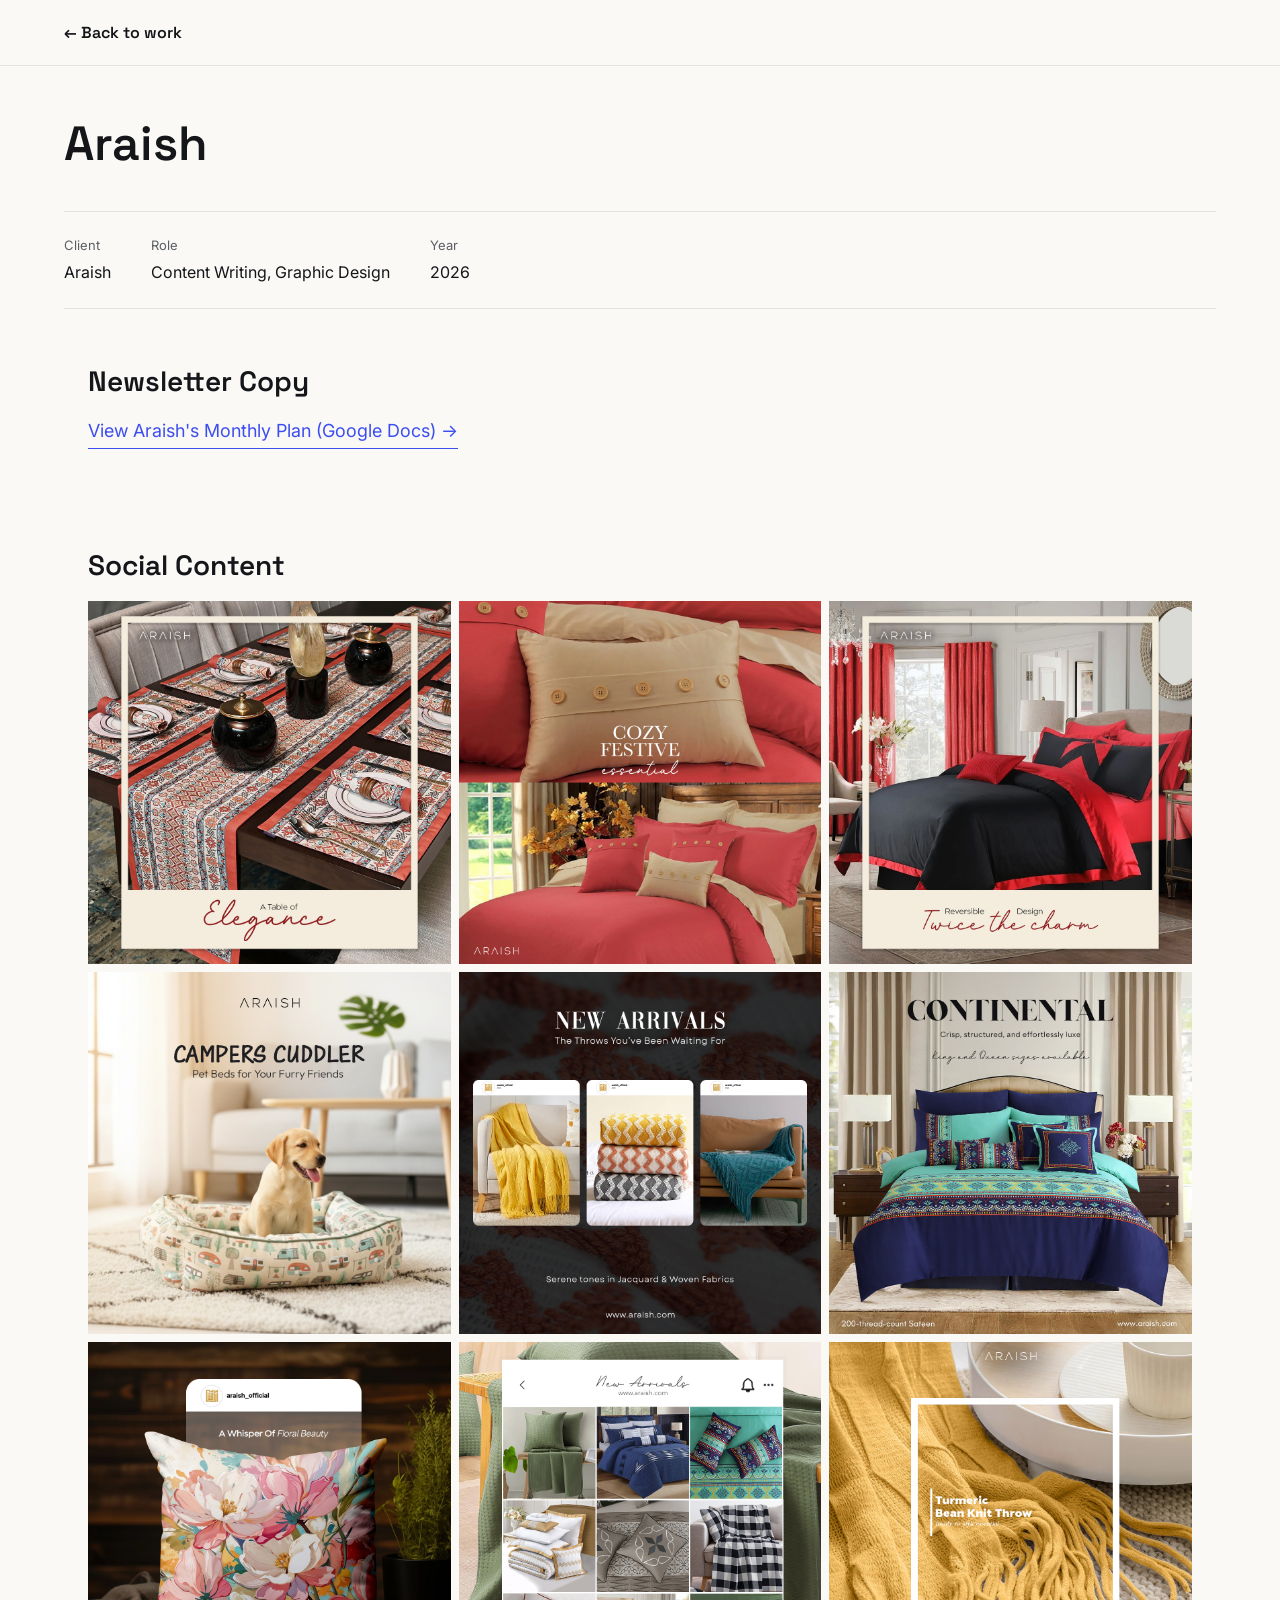
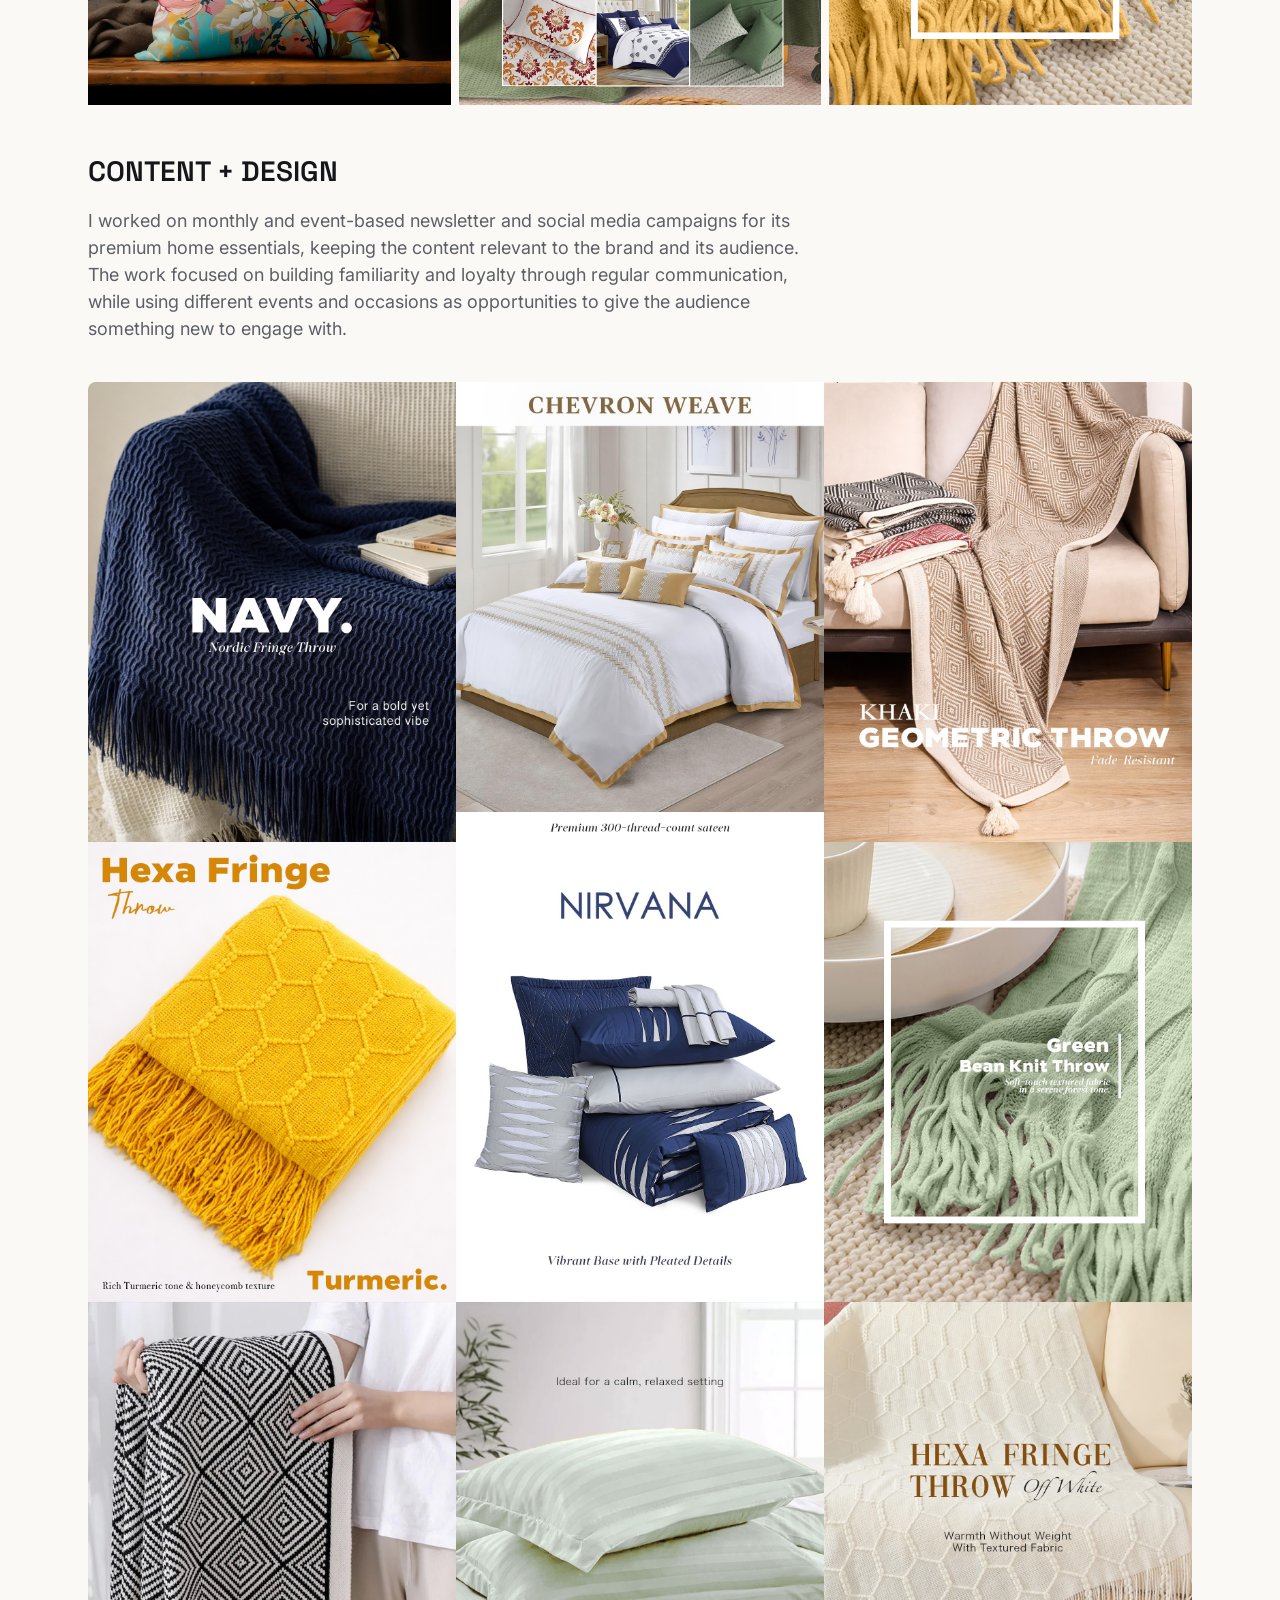
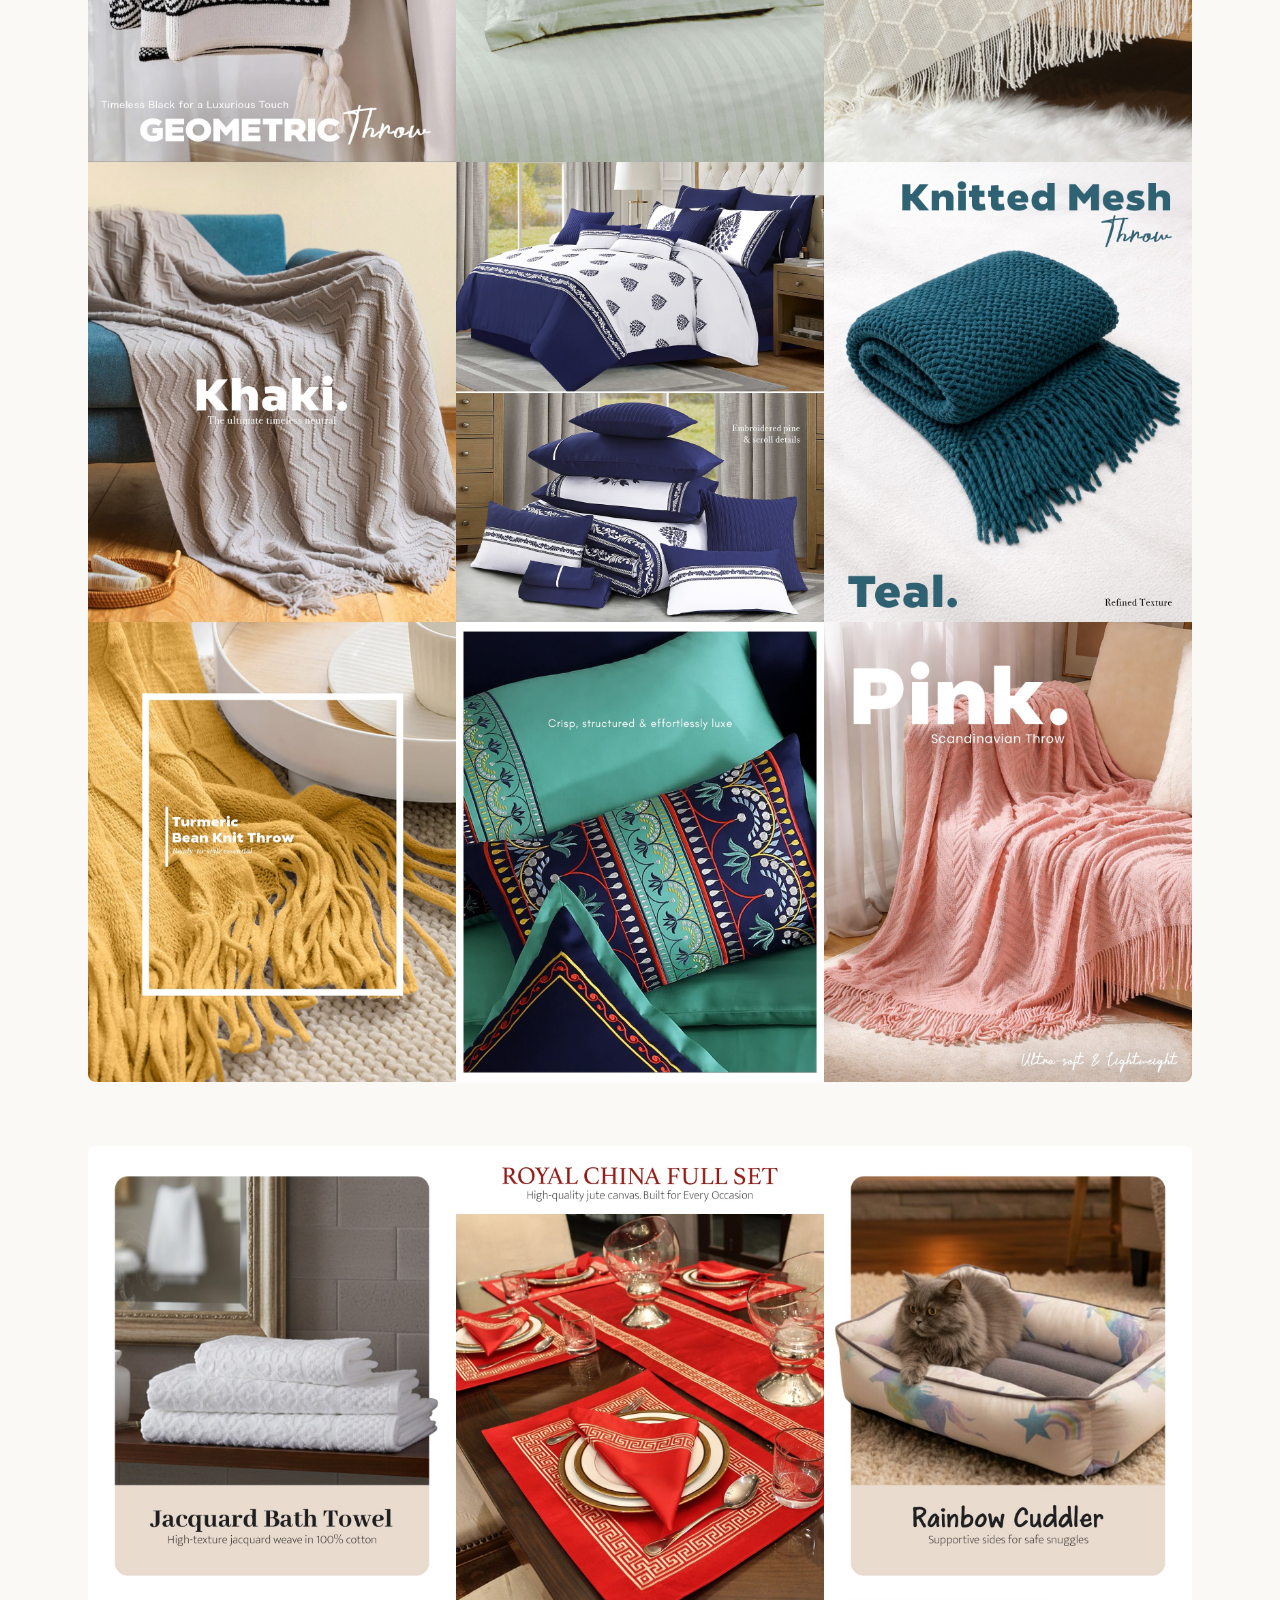
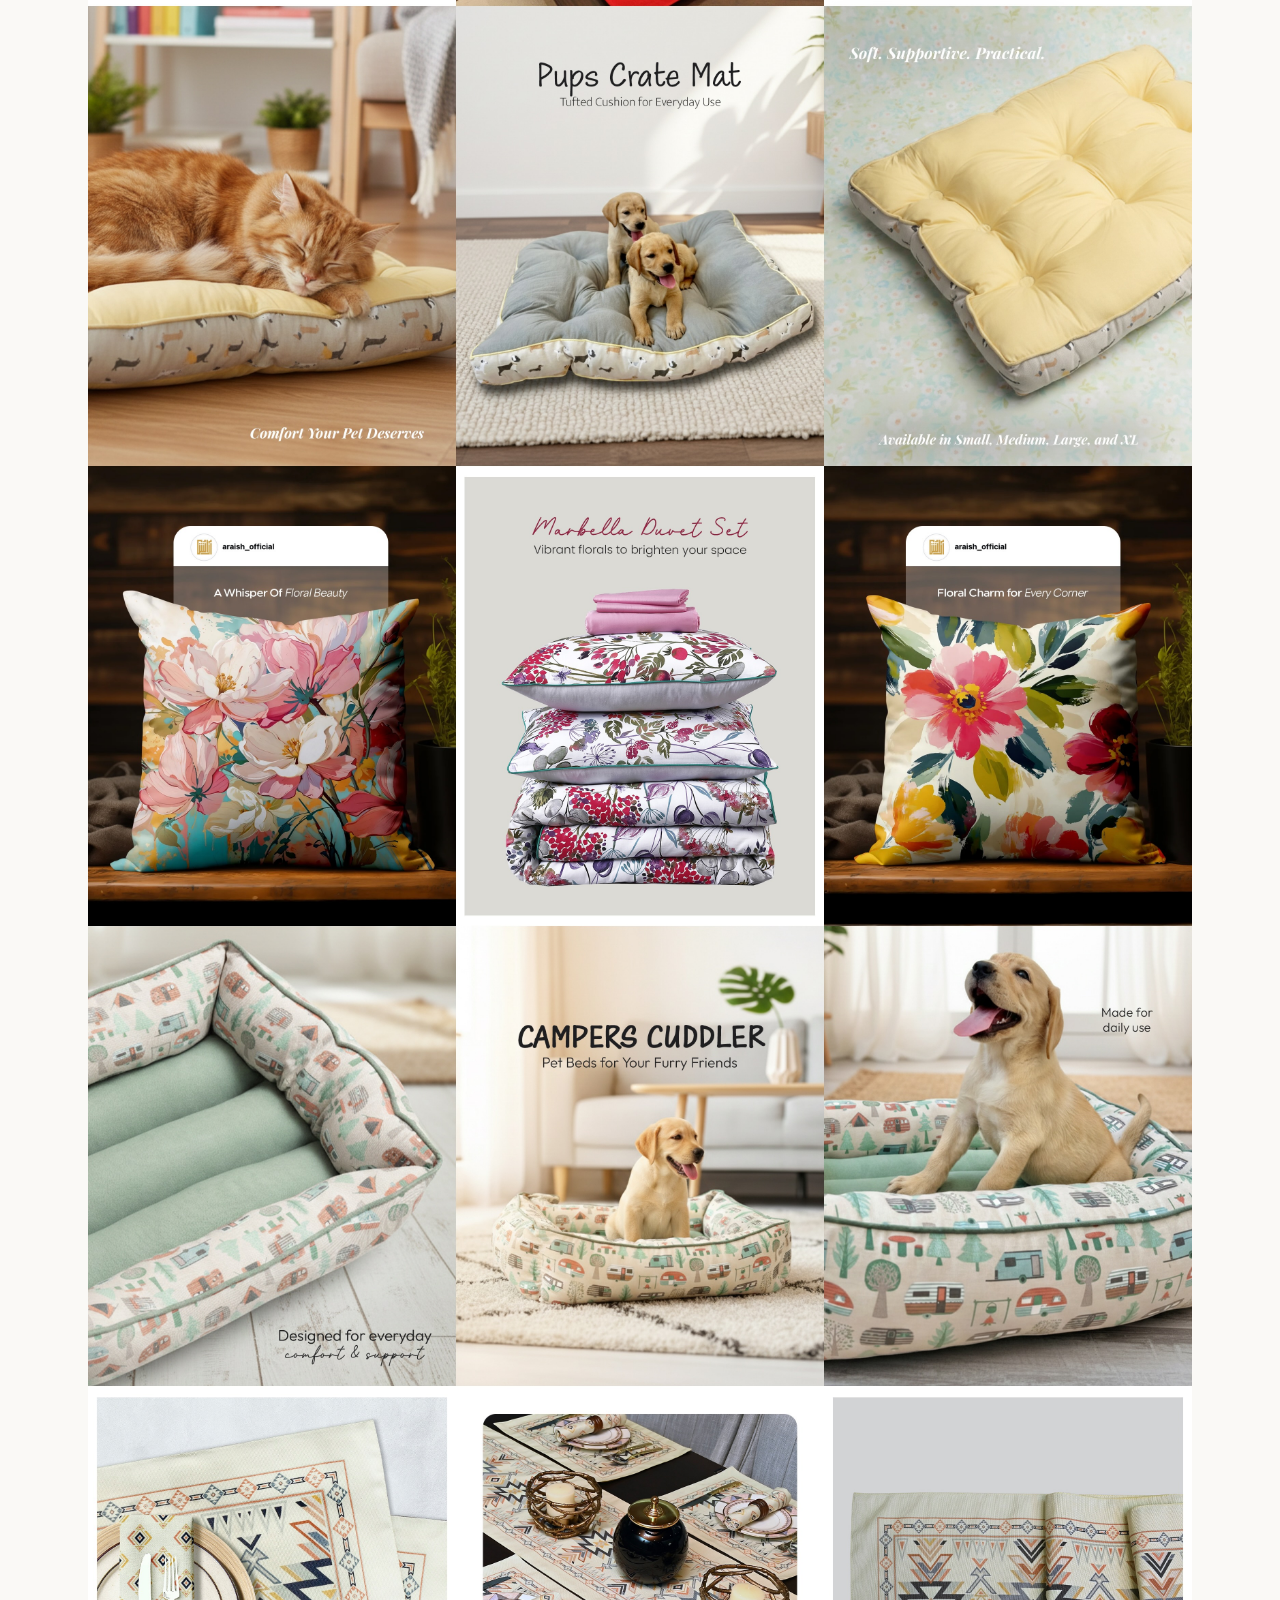
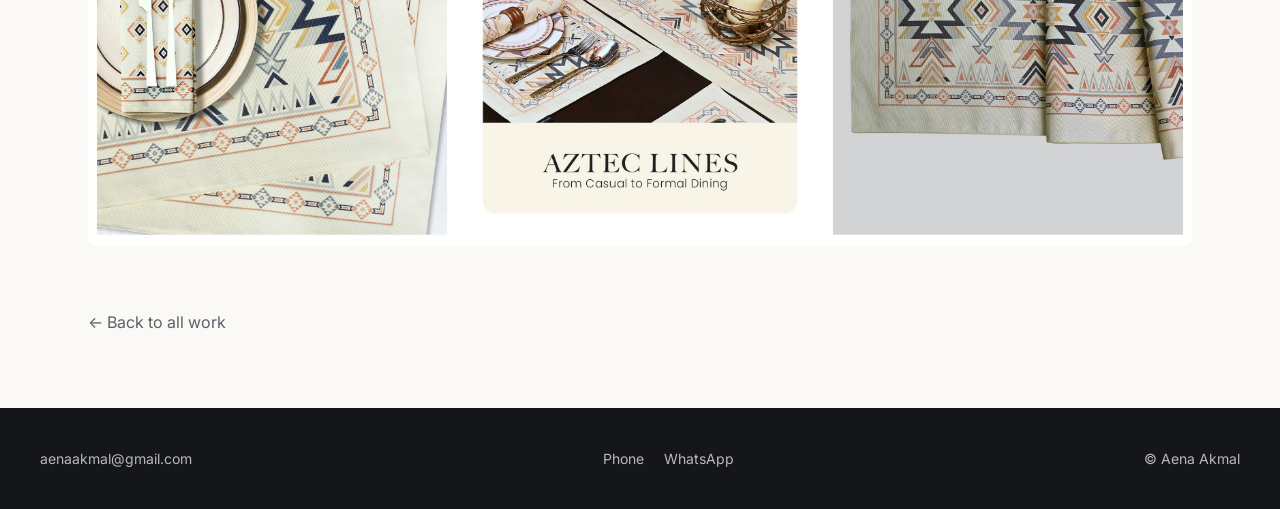
==== araish.html @ 73b314c3 "Initial portfolio website" ====
<!doctype html>
<html lang="en">
<head>
  <meta charset="UTF-8">
  <meta name="viewport" content="width=device-width, initial-scale=1.0">
  <title>Aena's work for araish</title>
  <link rel="preconnect" href="https://fonts.googleapis.com">
  <link rel="preconnect" href="https://fonts.gstatic.com" crossorigin>
  <link href="https://fonts.googleapis.com/css2?family=Space+Grotesk:wght@400;500;600;700&family=Inter:wght@400;500;600&display=swap" rel="stylesheet">

  <!-- All CSS lives here so this page works on its own, same as
       your ShehNoor page. If you change your homepage look later,
       copy matching changes here too. -->
  <style>
    :root {
      --color-bg: #faf9f6;
      --color-text: #14161a;
      --color-text-muted: #5c5f66;
      --color-dark: #14161a;
      --color-accent: #3d4ef0;
      --color-border: #e4e2dc;
      --font-display: 'Space Grotesk', sans-serif;
      --font-body: 'Inter', sans-serif;
      --max-width: 1200px;
      --gutter: 24px;
    }

    * { box-sizing: border-box; margin: 0; padding: 0; }
    html { scroll-behavior: smooth; }
    body {
      font-family: var(--font-body);
      color: var(--color-text);
      background: var(--color-bg);
      line-height: 1.5;
      -webkit-font-smoothing: antialiased;
    }
    img { max-width: 100%; display: block; }
    a { color: inherit; text-decoration: none; }
    h1, h2 { font-family: var(--font-display); font-weight: 600; line-height: 1.15; }

    @media (prefers-reduced-motion: reduce) {
      html { scroll-behavior: auto; }
      * { animation-duration: 0.001ms !important; transition-duration: 0.001ms !important; }
    }

    a:focus-visible, button:focus-visible {
      outline: 2px solid var(--color-accent);
      outline-offset: 3px;
    }

    section {
      max-width: var(--max-width);
      margin: 0 auto;
      padding: 50px var(--gutter);
    }

    .section-heading {
      font-size: clamp(28px, 4vw, 40px);
      margin-bottom: 48px;
    }

    /* Header */
    .site-header {
      position: sticky;
      top: 0;
      z-index: 100;
      background: var(--color-bg);
      border-bottom: 1px solid var(--color-border);
    }
    .header-inner {
      max-width: var(--max-width);
      margin: 0 auto;
      padding: 20px var(--gutter);
    }
    .logo { font-family: var(--font-display); font-weight: 600; font-size: 16px; }

    /* Hero image */
    .project-hero img {
      width: 100%;
      max-height: 70vh;
      object-fit: cover;
    }

    /* Intro */
    .project-intro { padding-bottom: 24px; }
    .project-intro h1 {
      font-size: clamp(28px, 5vw, 48px);
      max-width: 20ch;
      margin-bottom: 40px;
    }
    .project-meta {
      display: flex;
      flex-wrap: wrap;
      gap: 40px;
      padding: 24px 0;
      margin-bottom: 32px;
      border-top: 1px solid var(--color-border);
      border-bottom: 1px solid var(--color-border);
    }
    .project-meta span {
      display: block;
      font-size: 13px;
      color: var(--color-text-muted);
      margin-bottom: 4px;
    }
    .project-meta p { font-size: 16px; }

    /* Shared style for both copy sections */
    .project-copy { padding-top: 0; padding-bottom: 24px; }
    .project-copy h2 {
      font-size: clamp(22px, 3vw, 28px);
      margin-bottom: 20px;
    }
    .project-copy p {
      max-width: 65ch;
      font-size: 18px;
      color: var(--color-text-muted);
      margin-bottom: 16px;
    }

    /* ============================================================
       PHOTO GRID
       A repeating 3-column grid of square images, like an Instagram
       grid — good fit for social content since posts are usually
       already square/consistent, unlike the long newsletters.

       TO ADD A PHOTO: duplicate one <button class="gallery-item">
       block and change both src attributes to your image. Add as
       many as you like — the grid keeps wrapping in rows of 3
       automatically, no matter how many you add (works fine for
       9 photos or 89).
    ============================================================= */
    .gallery-grid {
      display: grid;
      grid-template-columns: repeat(3, 1fr);
      gap: 8px;
    }

    .gallery-item {
      display: block;
      width: 100%;
      aspect-ratio: 1 / 1;
      border: none;
      padding: 0;
      background: none;
      cursor: zoom-in;
      overflow: hidden;
    }

    .gallery-item img {
      width: 100%;
      height: 100%;
      object-fit: cover;
      transition: transform 0.4s ease;
    }

    .gallery-item:hover img {
      transform: scale(1.05);
    }

    @media (max-width: 600px) {
      .gallery-grid { grid-template-columns: repeat(2, 1fr); }
    }

    /* ============================================================
       BIG COLLAGE PLACEHOLDERS
       For the 2 large collage graphics — full width, uncropped,
       so a big multi-panel collage shows exactly as designed.
    ============================================================= */
    .collage-block { padding-top: 0; padding-bottom: 64px; }
    .collage-block img {
      width: 100%;
      height: auto;
      border-radius: 8px;
      background: #f1f0ec;
    }
    .collage-block figcaption {
      margin-top: 12px;
      font-size: 14px;
      color: var(--color-text-muted);
    }

    .project-next { padding-top: 0; }
    .project-next a { font-size: 16px; color: var(--color-text-muted); }
    .project-next a:hover { color: var(--color-text); }

    /* Footer */
    .site-footer {
      background: var(--color-dark);
      color: rgba(255, 255, 255, 0.7);
      padding: 40px var(--gutter);
    }
    .footer-inner {
      max-width: var(--max-width);
      margin: 0 auto;
      display: flex;
      flex-wrap: wrap;
      gap: 16px;
      justify-content: space-between;
      font-size: 14px;
    }
    .footer-socials { display: flex; gap: 20px; }
    .footer-socials a:hover, .footer-inner a:hover { color: #fff; }

    /* Lightbox */
    .lightbox {
      position: fixed;
      inset: 0;
      background: rgba(0, 0, 0, 0.92);
      display: flex;
      align-items: center;
      justify-content: center;
      padding: 40px;
      z-index: 300;
      opacity: 0;
      visibility: hidden;
      transition: opacity 0.25s ease, visibility 0.25s;
    }
    .lightbox.is-open { opacity: 1; visibility: visible; }
    .lightbox img { max-width: 100%; max-height: 100%; border-radius: 4px; }
    .lightbox-close {
      position: absolute;
      top: 24px;
      right: 32px;
      background: none;
      border: none;
      color: #fff;
      font-size: 36px;
      line-height: 1;
      cursor: pointer;
    }
  </style>

  <style>
      /* Writing samples / docs */
    .project-docs { padding-top: 0; }
    .doc-link {
      display: inline-block;
      font-size: 18px;
      color: var(--color-accent);
      border-bottom: 1px solid var(--color-accent);
      padding-bottom: 4px;
      transition: color 0.2s ease, border-color 0.2s ease;
    }
    .doc-link:hover { color: var(--color-text); border-color: var(--color-text); }

    .project-next { padding-top: 0; }
    .project-next a { font-size: 16px; color: var(--color-text-muted); }
    .project-next a:hover { color: var(--color-text); }
  </style>
</head>
<body>

  <header class="site-header">
    <div class="header-inner">
      <a href="index.html" class="logo">&larr; Back to work</a>
    </div>
  </header>

  <main>

    <!-- HERO IMAGE -->
    <!-- <section class="project-hero">
     EDIT ME: your main araish graphic -->
      <!-- <img src="araish Graphics/araish-hero.jpg" alt="araish social media hero graphic"> -->
    <!-- </section> -->

    <!-- PROJECT INTRO -->
    <section class="project-intro">
      <h1>Araish</h1>
      <div class="project-meta">
        <div><span>Client</span><p>Araish</p></div>
        <div><span>Role</span><p>Content Writing, Graphic Design</p></div>
        <div><span>Year</span><p>2026</p></div>
      </div>
    </section>

    <!-- COPY SECTION 1 -->
    <section class="project-copy">

          <section class="project-docs">
      <h2 class="section-heading">Newsletter Copy</h2>
      <!-- EDIT ME: point this at your exported PDF of the newsletter copy -->
      <a class="doc-link" href="https://docs.google.com/document/d/1I4VKn-VjdqH2emwkCEHutayg4UadEY07DX_84NWtIXo/edit?usp=sharing" target="_blank" rel="noopener">
        View Araish's Monthly Plan (Google Docs) &rarr;
      </a>
    </section>

    <!-- ============================================================
         PHOTO GRID (3 columns, repeats however many you add)
    ============================================================= -->
    <section class="project-gallery">
      <h2 class="section-heading">Social Content</h2>
      <div class="gallery-grid">

        <button class="gallery-item" data-full="araish Graphics/post-1.jpg">
          <img src="./araish-graphics/- (1).jpg" alt="araish social post">
        </button>
        <button class="gallery-item" data-full="araish Graphics/post-2.jpg">
          <img src="./araish-graphics/- (2).jpg" alt="araish social post">
        </button>
        <button class="gallery-item" data-full="araish Graphics/post-3.jpg">
          <img src="./araish-graphics/- (3).jpg" alt="araish social post">
        </button>
        <button class="gallery-item" data-full="araish Graphics/post-4.jpg">
          <img src="./araish-graphics/- (4).jpg" alt="araish social post">
        </button>
        <button class="gallery-item" data-full="araish Graphics/post-5.jpg">
          <img src="./araish-graphics/- (5).jpg" alt="araish social post">
        </button>
        <button class="gallery-item" data-full="araish Graphics/post-6.jpg">
          <img src="./araish-graphics/- (6).jpg" alt="araish social post">
        </button>
        <button class="gallery-item" data-full="araish Graphics/post-7.jpg">
          <img src="./araish-graphics/- (7).jpg" alt="araish social post">
        </button>
        <button class="gallery-item" data-full="araish Graphics/post-8.jpg">
          <img src="./araish-graphics/- (8).jpg" alt="araish social post">
        </button>
        <button class="gallery-item" data-full="araish Graphics/post-9.jpg">
          <img src="./araish-graphics/- (9).jpg" alt="araish social post">
        </button>

        <!-- Duplicate a .gallery-item button above for every extra
             photo — add as many as you need, the grid just keeps
             wrapping into new rows of 3. -->

      </div>
    </section>

    <!-- COPY SECTION 2 -->
    <section class="project-copy">
      <h2>CONTENT + DESIGN</h2>
      <!-- EDIT ME -->
      <p>
          I worked on monthly and event-based newsletter and social media campaigns for its premium home essentials, keeping the content relevant to the brand and its audience.

          The work focused on building familiarity and loyalty through regular communication, while using different events and occasions as opportunities to give the audience something new to engage with.  
    </p>
    </section>

    <!-- ============================================================
         BIG COLLAGE PLACEHOLDERS
         For your 2 large multi-panel collage graphics — shown full
         width and uncropped so nothing gets cut off or blurred.
         Just swap the src on each <img> for your actual collage file.
    ============================================================= -->
    <section class="collage-block">
      <figure>
        <img src="./araish-graphics/araish layout.jpg" alt="araish collage 1">
        <!-- EDIT ME: optional caption, or delete this line -->
        <!-- <figcaption>Instagram grid preview</figcaption> -->
      </figure>
    </section>

    <section class="collage-block">
      <figure>
        <img src="./araish-graphics/Extended plan Layout.jpg" alt="araish collage 2">
        <!-- <figcaption>Campaign highlights</figcaption> -->
      </figure>
    </section>

    <!-- NEXT PROJECT LINK -->
    <section class="project-next">
      <a href="index.html#work">&larr; Back to all work</a>
    </section>

  </main>

  <footer class="site-footer">
    <div class="footer-inner">
      <div><p>aenaakmal@gmail.com</p></div>
      <div class="footer-socials">
        <a href="tel:+923162750969">Phone</a>
        <a href="https://wa.me/923162750969" target="_blank" rel="noopener">WhatsApp</a>
      </div>
      <div><p>&copy; <span id="year"></span> Aena Akmal</p></div>
    </div>
  </footer>

  <!-- Lightbox for the gallery -->
  <div class="lightbox" id="lightbox">
    <button class="lightbox-close" id="lightboxClose" aria-label="Close image">&times;</button>
    <img id="lightboxImg" src="" alt="">
  </div>

  <script src="old-script.js"></script>
</body>
</html>
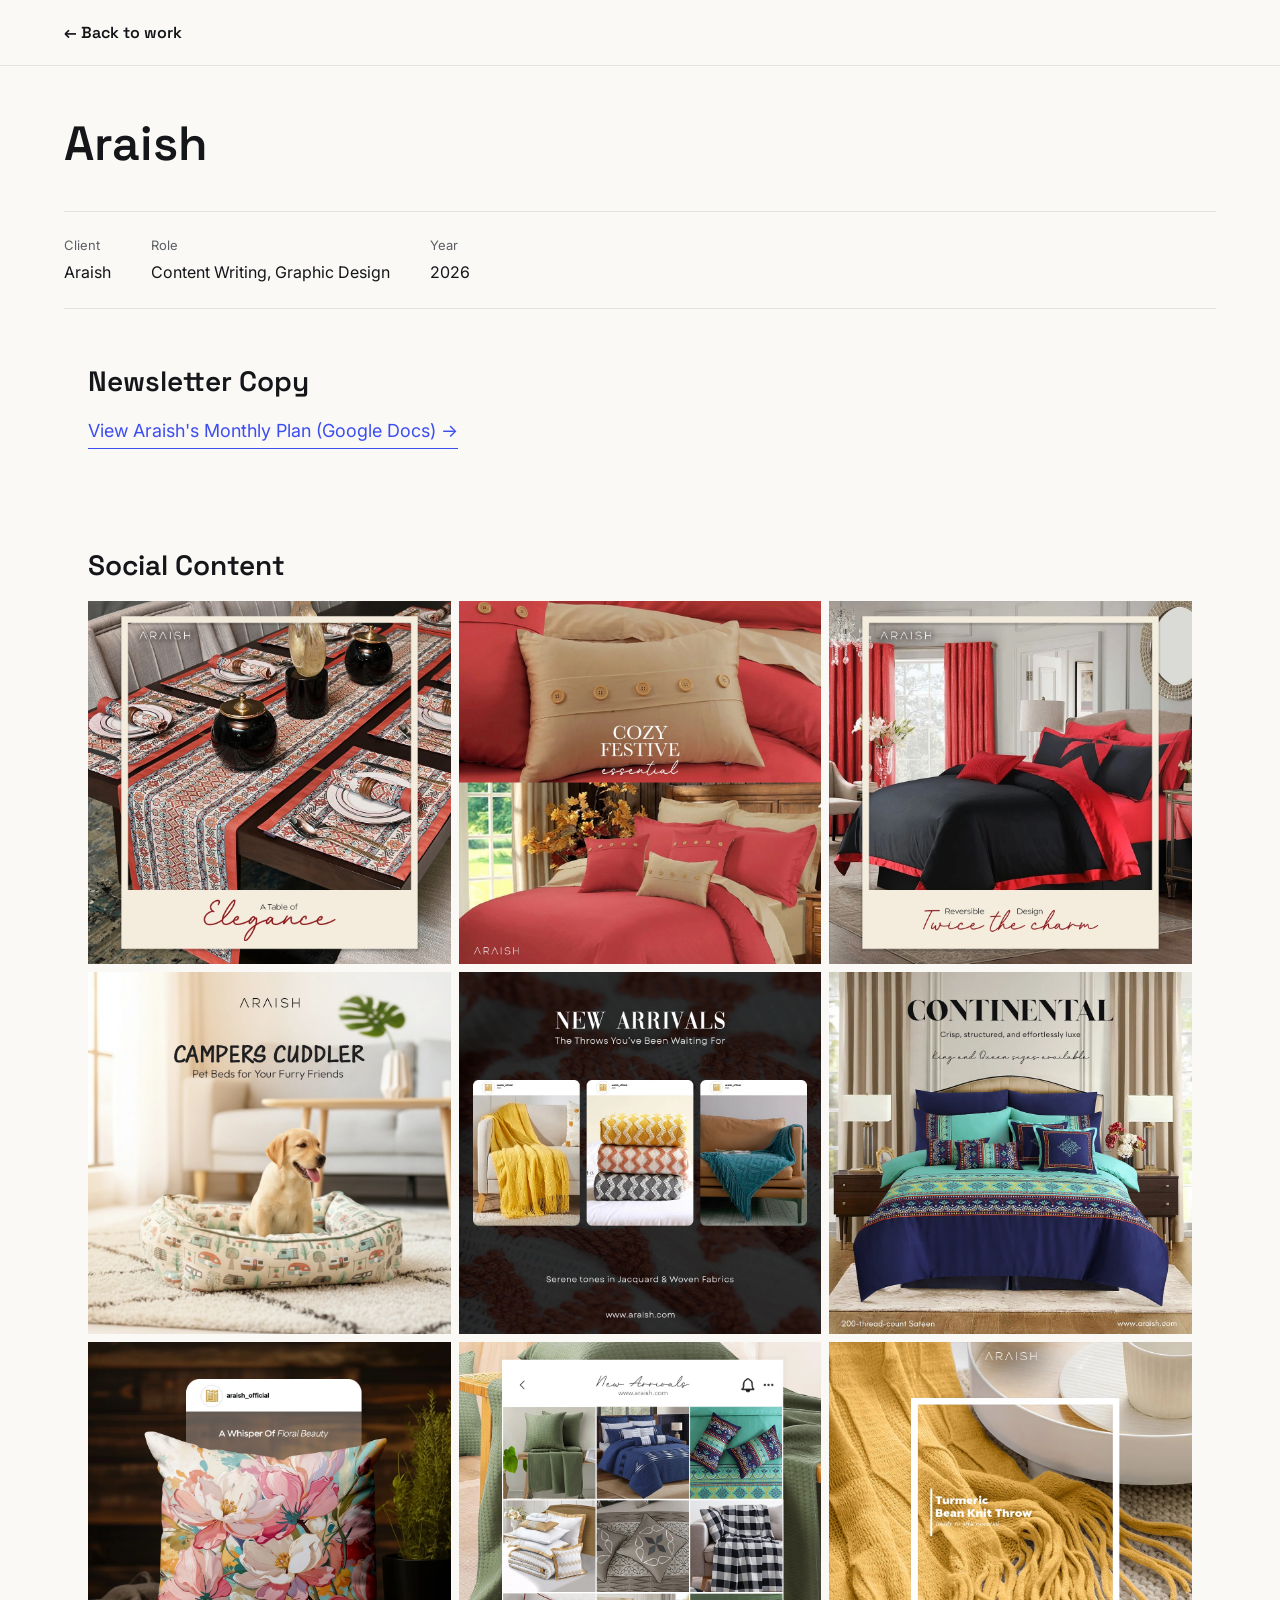
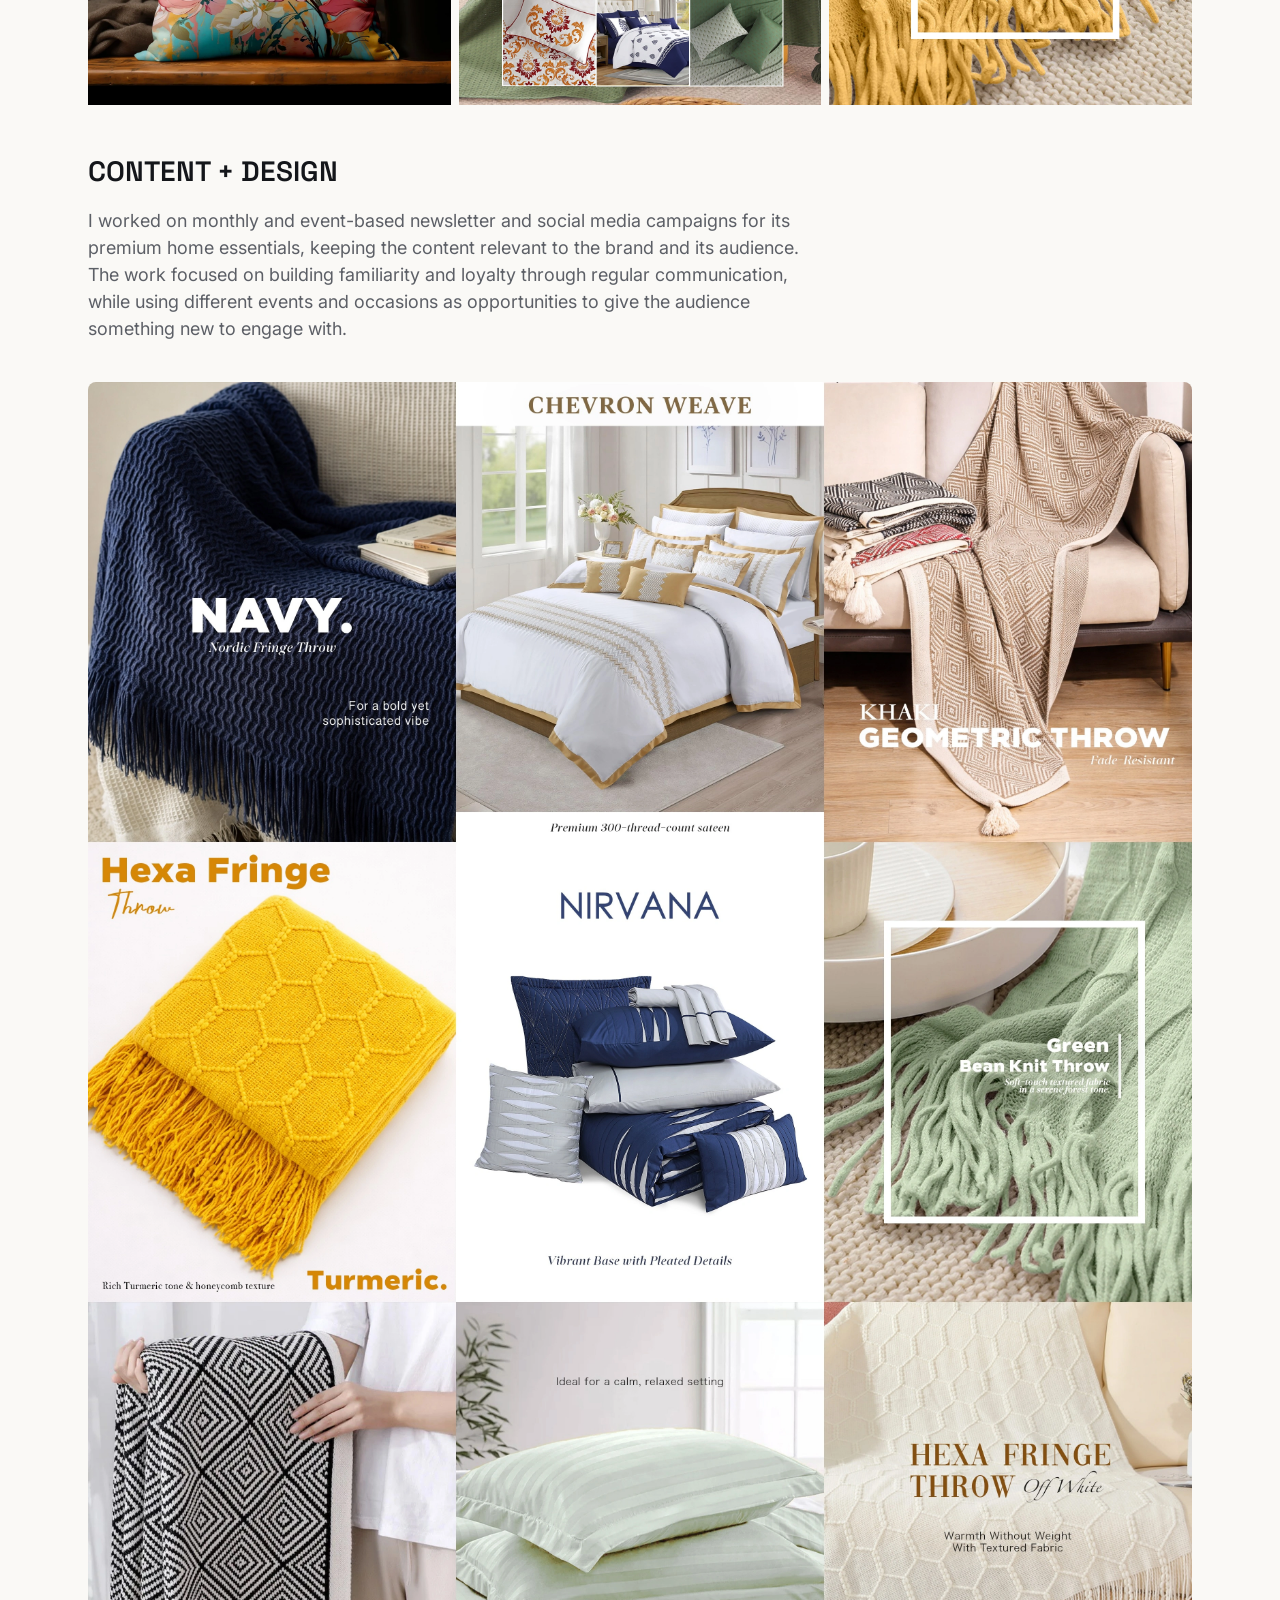
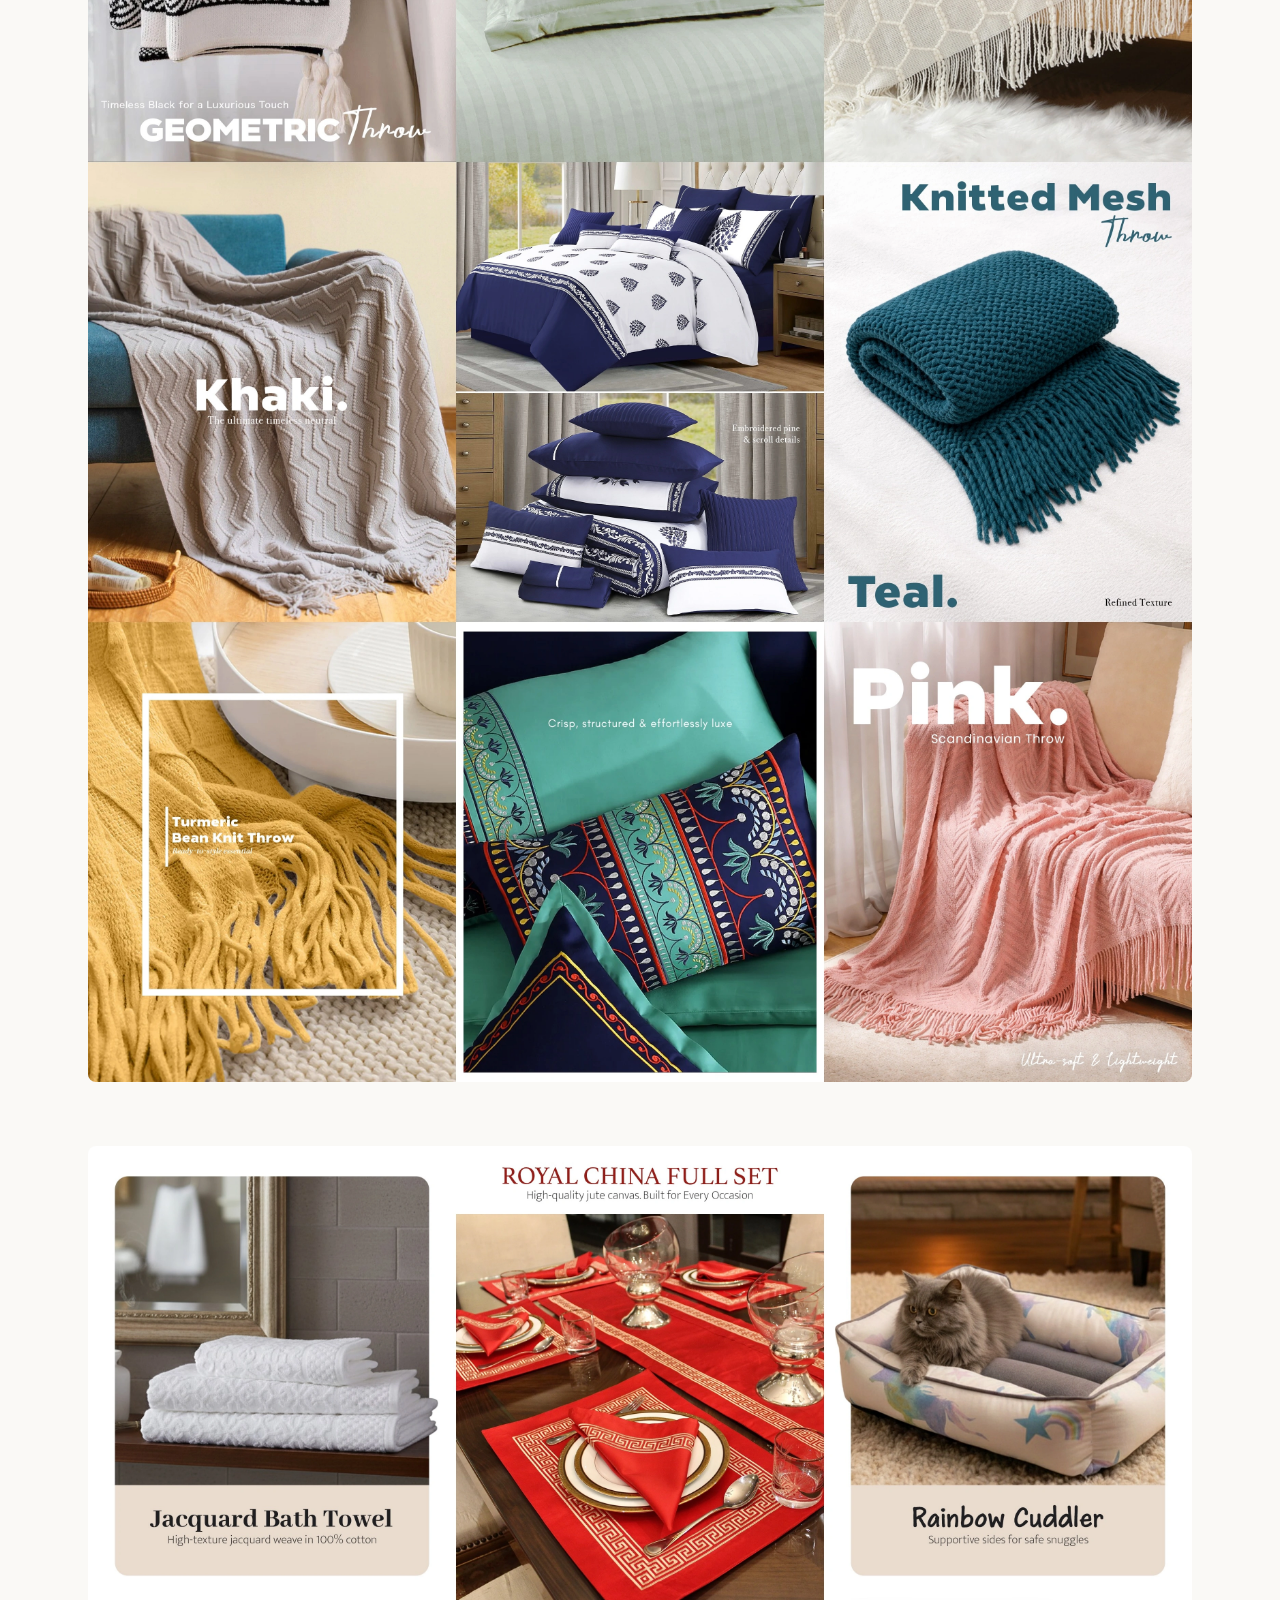
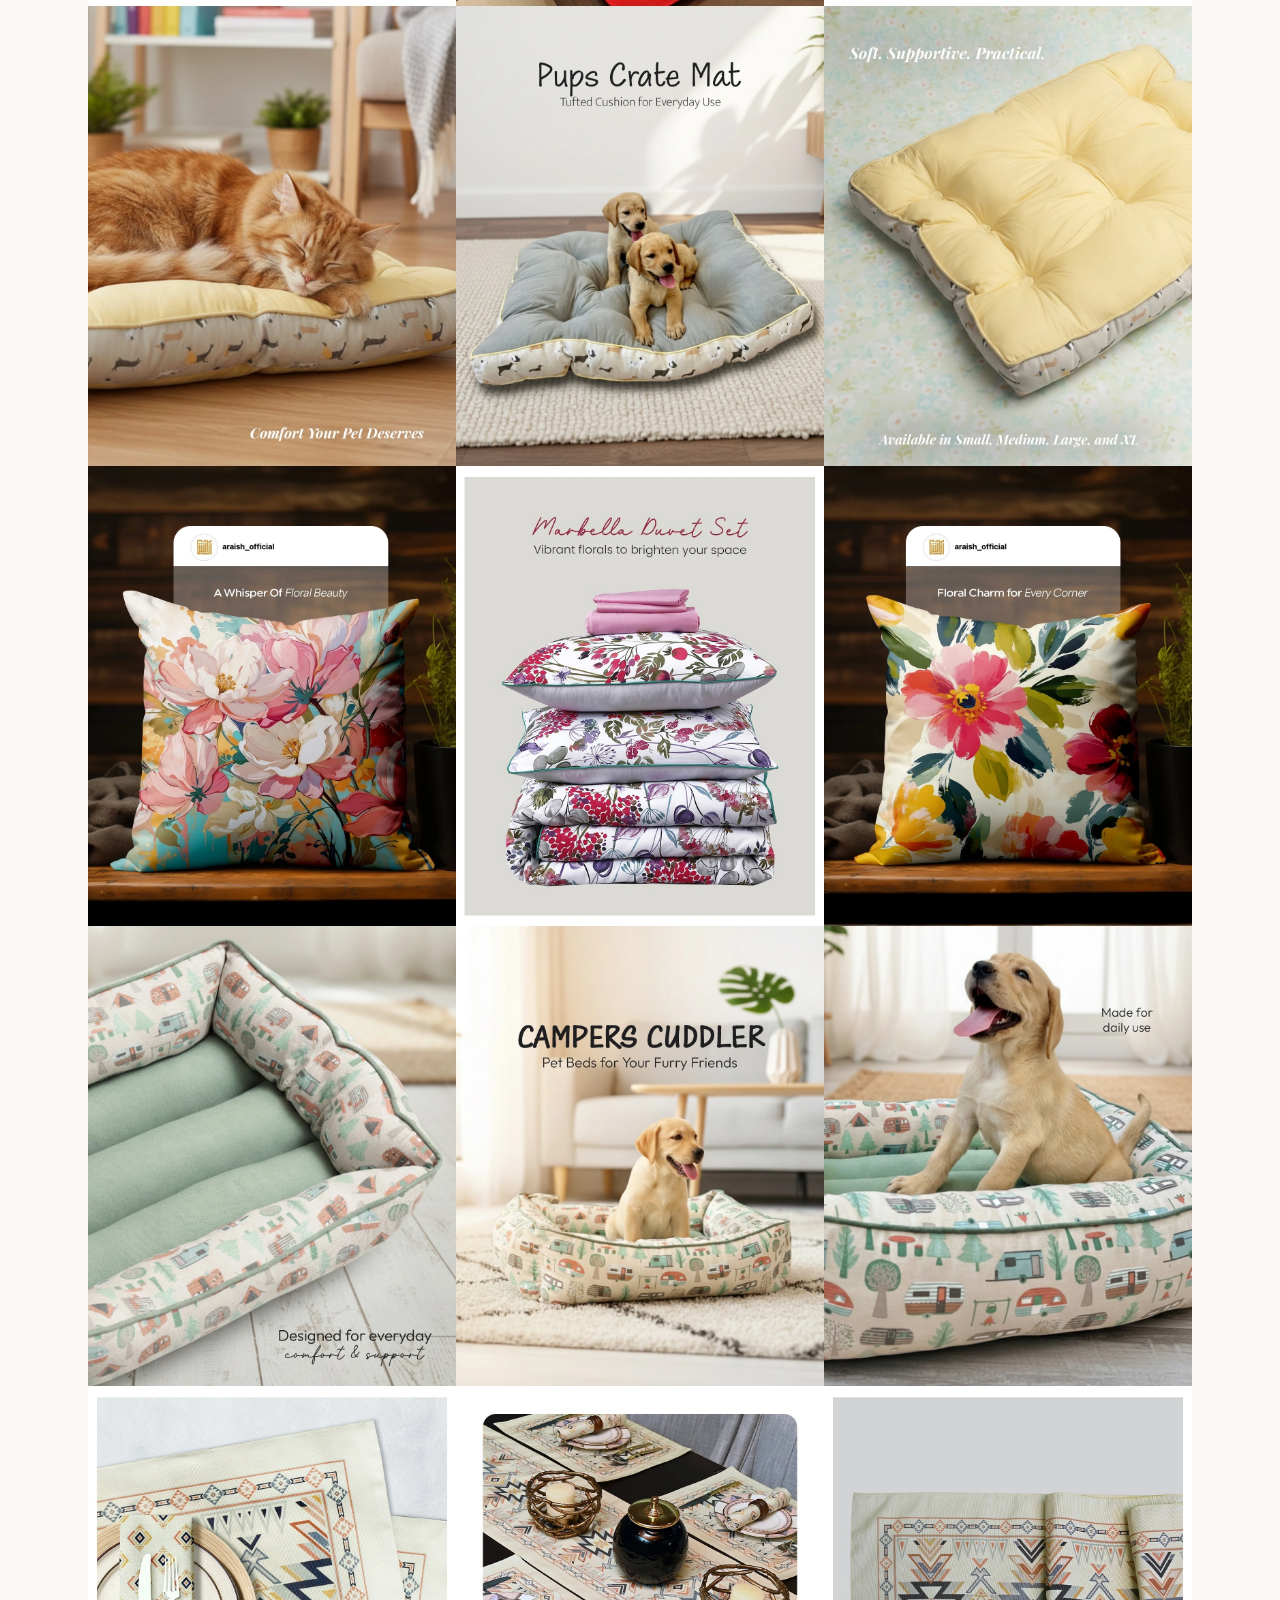
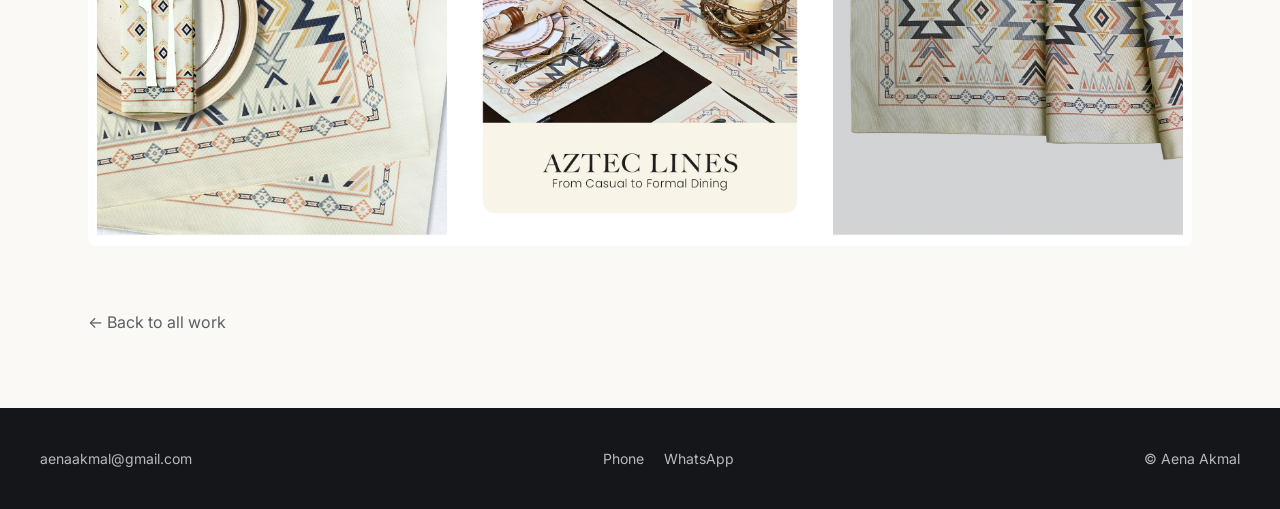
==== commit 83f58f57: "Optimize portfolio titles" ====
--- a/araish.html
+++ b/araish.html
@@ -3,7 +3,7 @@
 <head>
   <meta charset="UTF-8">
   <meta name="viewport" content="width=device-width, initial-scale=1.0">
-  <title>Aena's work for araish</title>
+  <title>Aena's work for Araish</title>
   <link rel="preconnect" href="https://fonts.googleapis.com">
   <link rel="preconnect" href="https://fonts.gstatic.com" crossorigin>
   <link href="https://fonts.googleapis.com/css2?family=Space+Grotesk:wght@400;500;600;700&family=Inter:wght@400;500;600&display=swap" rel="stylesheet">
@@ -262,7 +262,7 @@
     <!-- HERO IMAGE -->
     <!-- <section class="project-hero">
      EDIT ME: your main araish graphic -->
-      <!-- <img src="araish Graphics/araish-hero.jpg" alt="araish social media hero graphic"> -->
+      <!-- <img src="araish Graphics/araish-hero.webp" alt="araish social media hero graphic"> -->
     <!-- </section> -->
 
     <!-- PROJECT INTRO -->
@@ -293,33 +293,42 @@
       <h2 class="section-heading">Social Content</h2>
       <div class="gallery-grid">
 
-        <button class="gallery-item" data-full="araish Graphics/post-1.jpg">
-          <img src="./araish-graphics/- (1).jpg" alt="araish social post">
-        </button>
-        <button class="gallery-item" data-full="araish Graphics/post-2.jpg">
-          <img src="./araish-graphics/- (2).jpg" alt="araish social post">
-        </button>
-        <button class="gallery-item" data-full="araish Graphics/post-3.jpg">
-          <img src="./araish-graphics/- (3).jpg" alt="araish social post">
-        </button>
-        <button class="gallery-item" data-full="araish Graphics/post-4.jpg">
-          <img src="./araish-graphics/- (4).jpg" alt="araish social post">
-        </button>
-        <button class="gallery-item" data-full="araish Graphics/post-5.jpg">
-          <img src="./araish-graphics/- (5).jpg" alt="araish social post">
-        </button>
-        <button class="gallery-item" data-full="araish Graphics/post-6.jpg">
-          <img src="./araish-graphics/- (6).jpg" alt="araish social post">
-        </button>
-        <button class="gallery-item" data-full="araish Graphics/post-7.jpg">
-          <img src="./araish-graphics/- (7).jpg" alt="araish social post">
-        </button>
-        <button class="gallery-item" data-full="araish Graphics/post-8.jpg">
-          <img src="./araish-graphics/- (8).jpg" alt="araish social post">
-        </button>
-        <button class="gallery-item" data-full="araish Graphics/post-9.jpg">
-          <img src="./araish-graphics/- (9).jpg" alt="araish social post">
-        </button>
+<button class="gallery-item">
+  <img src="optimized/araish-graphics/- (1).webp" alt="Araish social post 1">
+</button>
+
+<button class="gallery-item">
+  <img src="optimized/araish-graphics/- (2).webp" alt="Araish social post 2">
+</button>
+
+<button class="gallery-item">
+  <img src="optimized/araish-graphics/- (3).webp" alt="Araish social post 3">
+</button>
+
+<button class="gallery-item">
+  <img src="optimized/araish-graphics/- (4).webp" alt="Araish social post 4">
+</button>
+
+<button class="gallery-item">
+  <img src="optimized/araish-graphics/- (5).webp" alt="Araish social post 5">
+</button>
+
+<button class="gallery-item">
+  <img src="optimized/araish-graphics/- (6).webp" alt="Araish social post 6">
+</button>
+
+<button class="gallery-item">
+  <img src="optimized/araish-graphics/- (7).webp" alt="Araish social post 7">
+</button>
+
+<button class="gallery-item">
+  <img src="optimized/araish-graphics/- (8).webp" alt="Araish social post 8">
+</button>
+
+<button class="gallery-item">
+  <img src="optimized/araish-graphics/- (9).webp" alt="Araish social post 9">
+</button>
+
 
         <!-- Duplicate a .gallery-item button above for every extra
              photo — add as many as you need, the grid just keeps
@@ -346,19 +355,24 @@
          Just swap the src on each <img> for your actual collage file.
     ============================================================= -->
     <section class="collage-block">
-      <figure>
-        <img src="./araish-graphics/araish layout.jpg" alt="araish collage 1">
-        <!-- EDIT ME: optional caption, or delete this line -->
-        <!-- <figcaption>Instagram grid preview</figcaption> -->
-      </figure>
-    </section>
-
-    <section class="collage-block">
-      <figure>
-        <img src="./araish-graphics/Extended plan Layout.jpg" alt="araish collage 2">
-        <!-- <figcaption>Campaign highlights</figcaption> -->
-      </figure>
-    </section>
+  <figure>
+    <img
+      src="optimized/araish-graphics/araish layout.webp"
+      alt="Araish social media layout"
+    >
+  </figure>
+</section>
+
+<section class="collage-block">
+  <figure>
+    <img
+      src="optimized/araish-graphics/Extended plan Layout.webp"
+      alt="Araish extended content plan layout"
+    >
+  </figure>
+</section>
+
+
 
     <!-- NEXT PROJECT LINK -->
     <section class="project-next">
